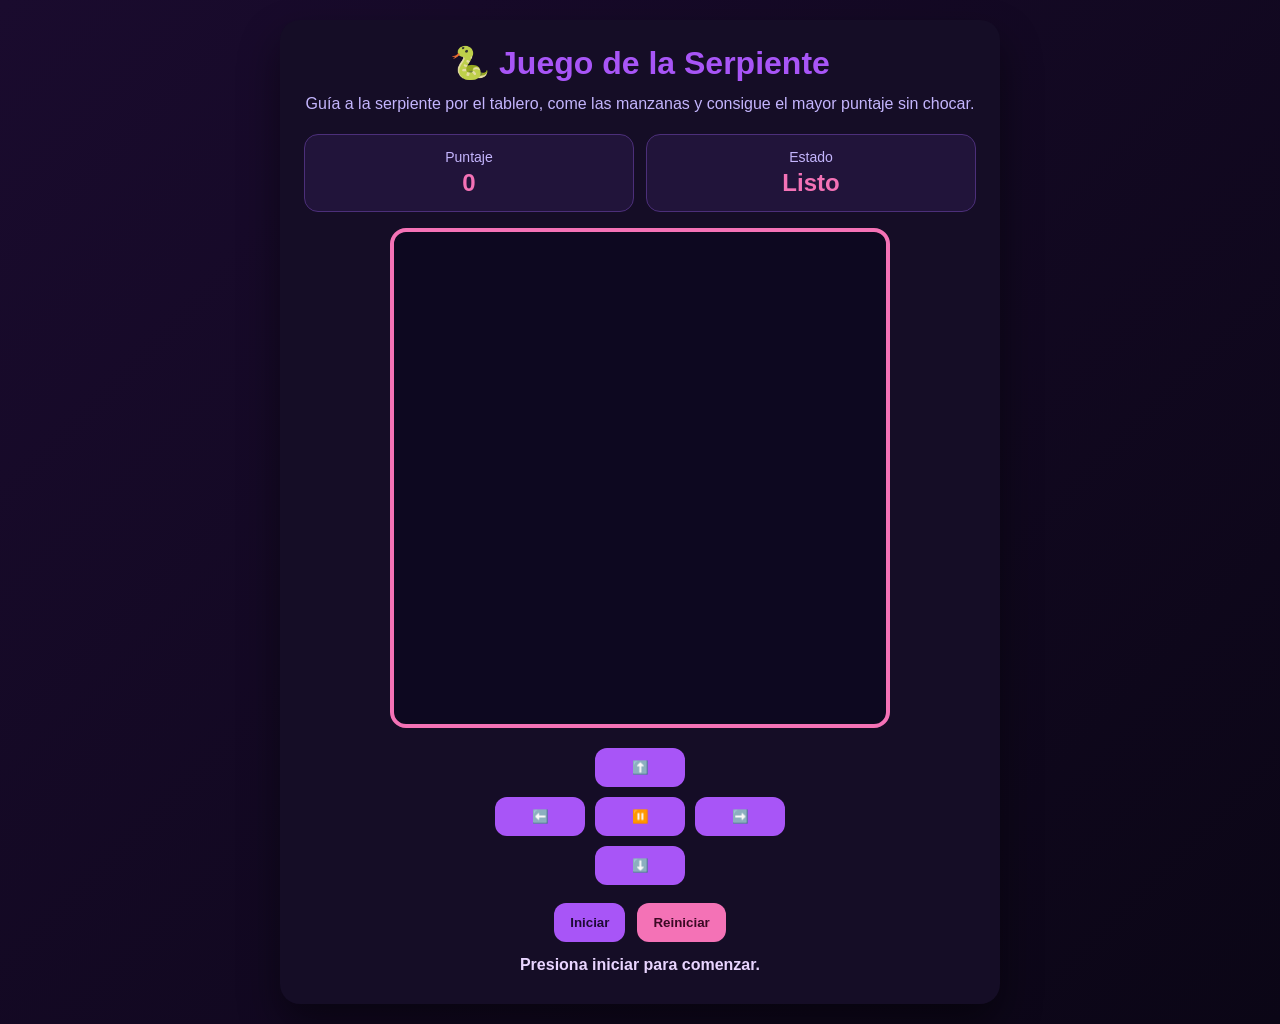
==== serpiente.html @ 2329b119 "Parte 1: configuracion inicial y estilos" ====
<!DOCTYPE html>
<html lang="es">
<head>
  <meta charset="UTF-8" />
  <meta name="viewport" content="width=device-width, initial-scale=1.0" />
  <title>Juego de la Serpiente - Taller</title>
   <link rel="stylesheet" href="serpiente.css">
</head>
<body>
  <main class="contenedor-juego">
    <h1>🐍 Juego de la Serpiente</h1>
    <p class="descripcion">
      Guía a la serpiente por el tablero, come las manzanas y consigue el mayor puntaje sin chocar.
    </p>

    <section class="panel-info">
      <div class="tarjeta-info">
        <span>Puntaje</span>
        <strong id="puntaje">0</strong>
      </div>
      <div class="tarjeta-info">
        <span>Estado</span>
        <strong id="estado">Listo</strong>
      </div>
    </section>

    <canvas id="canvasJuego" width="500" height="500"></canvas>

    <section class="controles">
      <button class="vacio">-</button>
      <button onclick="cambiarDireccion('arriba')">⬆️</button>
      <button class="vacio">-</button>

      <button onclick="cambiarDireccion('izquierda')">⬅️</button>
      <button onclick="pausarJuego()">⏸️</button>
      <button onclick="cambiarDireccion('derecha')">➡️</button>

      <button class="vacio">-</button>
      <button onclick="cambiarDireccion('abajo')">⬇️</button>
      <button class="vacio">-</button>
    </section>

    <section class="acciones">
      <button onclick="iniciarJuego()">Iniciar</button>
      <button class="secundario" onclick="reiniciarJuego()">Reiniciar</button>
    </section>

    <p id="mensaje" class="mensaje">Presiona iniciar para comenzar.</p>
  </main>

  <script src="serpiente.js"></script>
</body>
</html>
---- serpiente.css ----
/* =====================================================
   ESTILOS - JUEGO DE LA SERPIENTE
   INDICE:
   0. Colores (variables)  <-- CAMBIAR COLORES AQUI
   1. Reset y pagina (body)
   2. Contenedor, titulo y descripcion
   3. Panel de informacion (puntaje / estado)
   4. Canvas                <-- fondo y borde del canvas
   5. Botones (controles y acciones)
   6. Mensaje
   7. Responsive (celular)
   ===================================================== */

/* 0. COLORES: si piden cambiar un color, se cambia solo aqui */
:root {
    --fondo-pagina-1: #1a0b2e;   /* fondo de la pagina (degradado) */
    --fondo-pagina-2: #0b0616;
    --fondo-contenedor: #150d26; /* caja principal */
    --fondo-tarjeta: #21143a;    /* tarjetas de puntaje/estado */
    --borde-tarjeta: #4c2f7a;
    --color-principal: #a855f7;  /* morado: titulo, borde del canvas, botones */
    --color-principal-hover: #d8b4fe;
    --color-secundario: #f472b6; /* rosado: numeros y boton reiniciar */
    --color-texto: #e9d5ff;
    --color-texto-suave: #c4b5fd;
    --fondo-canvas: #0d0820;     /* fondo del canvas */
    --borde-canvas: #f472b6;     /* borde del canvas */
}

/* 1. RESET Y PAGINA */
* {
    box-sizing: border-box;
    margin: 0;
    padding: 0;
    font-family: Arial, Helvetica, sans-serif;
}

body {
    min-height: 100vh;
    background: linear-gradient(135deg, var(--fondo-pagina-1), var(--fondo-pagina-2));
    color: var(--color-texto);
    display: flex;
    justify-content: center;
    align-items: center;
    padding: 20px;
}

/* 2. CONTENEDOR, TITULO Y DESCRIPCION */
.contenedor-juego {
    width: 100%;
    max-width: 720px;
    background: var(--fondo-contenedor);
    border-radius: 20px;
    padding: 24px;
    box-shadow: 0 20px 40px rgba(0, 0, 0, 0.45);
    text-align: center;
}

h1 {
    margin-bottom: 10px;
    font-size: 32px;
    color: var(--color-principal);
}

.descripcion {
    margin-bottom: 18px;
    color: var(--color-texto-suave);
    line-height: 1.5;
}

/* 3. PANEL DE INFORMACION */
.panel-info {
    display: flex;
    justify-content: space-between;
    gap: 12px;
    margin-bottom: 16px;
    flex-wrap: wrap;
}

.tarjeta-info {
    flex: 1;
    min-width: 150px;
    background: var(--fondo-tarjeta);
    padding: 14px;
    border-radius: 14px;
    border: 1px solid var(--borde-tarjeta);
}

.tarjeta-info span {
    display: block;
    font-size: 14px;
    color: var(--color-texto-suave);
    margin-bottom: 4px;
}

.tarjeta-info strong {
    font-size: 24px;
    color: var(--color-secundario);
}

/* 4. CANVAS: aqui se cambia el fondo (background) y el borde (border)
   OJO: el tamano real (width/height) se cambia en el HTML, no aqui.
   max-width debe ser igual al width del canvas en el HTML */
canvas {
    width: 100%;
    max-width: 500px;
    background: var(--fondo-canvas);
    border: 4px solid var(--borde-canvas);
    border-radius: 16px;
    display: block;
    margin: 0 auto 20px auto;
}

/* 5. BOTONES */
.controles {
    display: grid;
    grid-template-columns: repeat(3, 90px);
    gap: 10px;
    justify-content: center;
    align-items: center;
    margin-bottom: 18px;
}

.controles button,
.acciones button {
    border: none;
    border-radius: 12px;
    padding: 12px 16px;
    background: var(--color-principal);
    color: #1e0b36;
    font-weight: bold;
    cursor: pointer;
    transition: 0.2s;
}

.controles button:hover,
.acciones button:hover {
    transform: scale(1.05);
    background: var(--color-principal-hover);
}

.vacio {
    visibility: hidden; /* botones de relleno para acomodar la cruz */
}

.acciones {
    display: flex;
    justify-content: center;
    gap: 12px;
    flex-wrap: wrap;
}

.acciones .secundario {
    background: var(--color-secundario);
    color: #3b0a24;
}

/* 6. MENSAJE */
.mensaje {
    margin-top: 14px;
    color: var(--color-texto);
    min-height: 24px;
    font-weight: bold;
}

/* 7. RESPONSIVE */
@media (max-width: 520px) {
    h1 {
        font-size: 24px;
    }

    .controles {
        grid-template-columns: repeat(3, 75px);
    }

    .controles button,
    .acciones button {
        padding: 10px;
    }
}
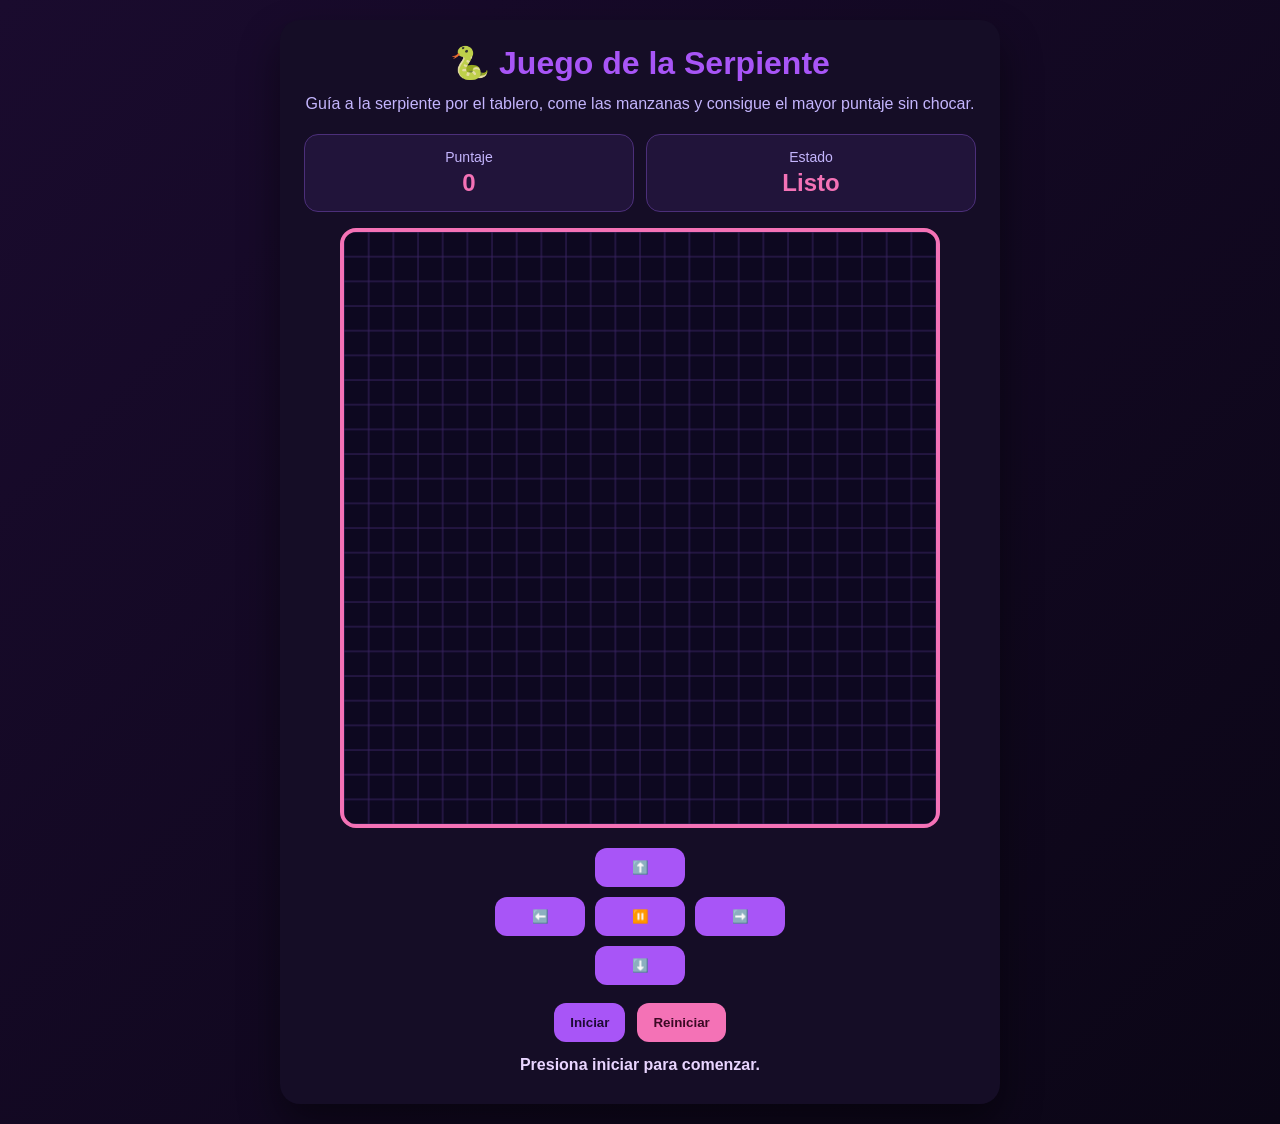
==== commit 758eb210: "Canvas de 600x600" ====
--- a/serpiente.html
+++ b/serpiente.html
@@ -24,7 +24,7 @@
       </div>
     </section>
 
-    <canvas id="canvasJuego" width="500" height="500"></canvas>
+    <canvas id="canvasJuego" width="600" height="600"></canvas>
 
     <section class="controles">
       <button class="vacio">-</button>
--- a/serpiente.css
+++ b/serpiente.css
@@ -103,7 +103,7 @@
    max-width debe ser igual al width del canvas en el HTML */
 canvas {
     width: 100%;
-    max-width: 500px;
+    max-width: 600px;
     background: var(--fondo-canvas);
     border: 4px solid var(--borde-canvas);
     border-radius: 16px;
